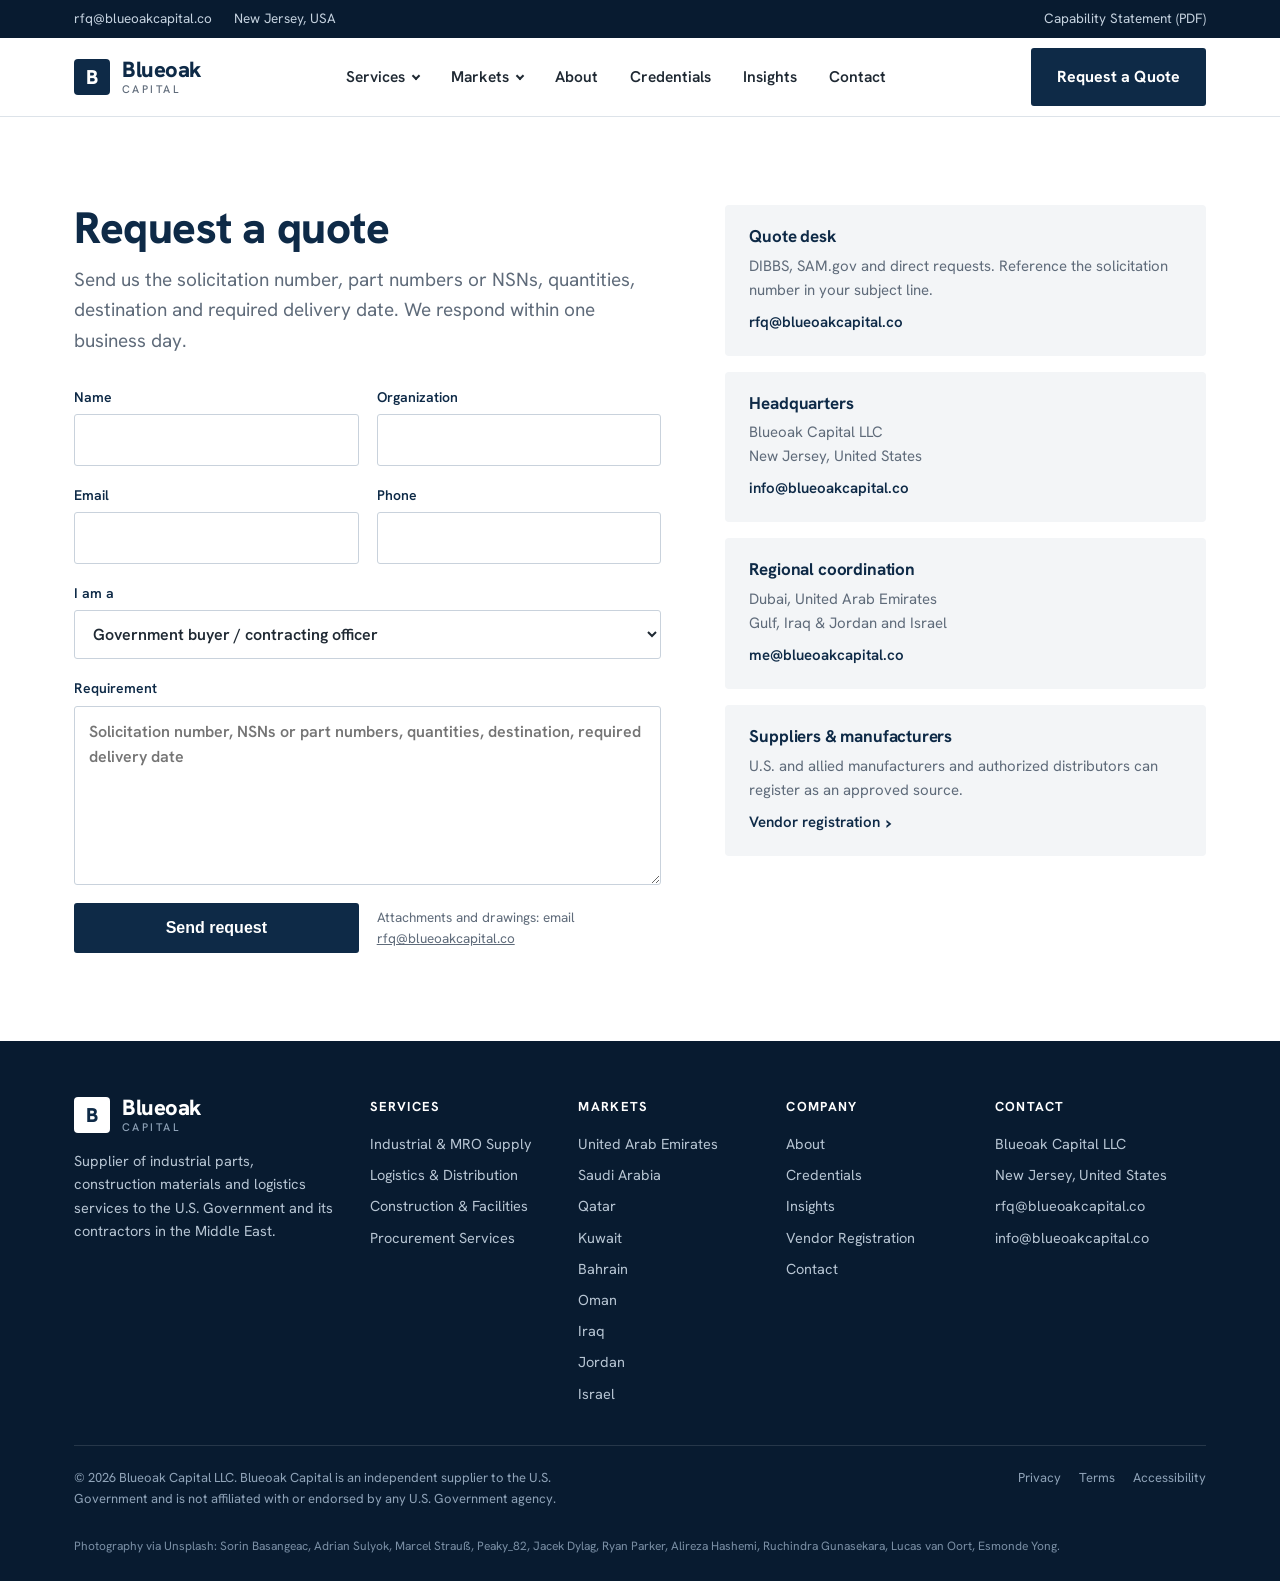
==== contact/index.html @ dacf6d06 "Add contact page with quote request form This is a new HTML file for the contact page that includes " ====
<!doctype html>
<html lang="en">
<head>
<meta charset="utf-8">
<meta name="viewport" content="width=device-width, initial-scale=1">
<title>Request a Quote | Blueoak Capital</title>
<meta name="description" content="Send solicitations, RFQs and questions to the Blueoak Capital quote desk. We respond within one business day.">
<meta name="robots" content="index,follow">
<link rel="canonical" href="https://blueoakcapital.co/contact/">
<meta property="og:title" content="Request a Quote | Blueoak Capital">
<meta property="og:description" content="Send solicitations, RFQs and questions to the Blueoak Capital quote desk. We respond within one business day.">
<meta property="og:url" content="https://blueoakcapital.co/contact/">
<meta name="theme-color" content="#0E2A47">
<link rel="icon" href="data:image/svg+xml,%3Csvg xmlns='http://www.w3.org/2000/svg' viewBox='0 0 32 32'%3E%3Crect width='32' height='32' rx='4' fill='%230E2A47'/%3E%3Ctext x='16' y='22' text-anchor='middle' font-family='Helvetica,Arial,sans-serif' font-size='18' font-weight='700' fill='%23fff'%3EB%3C/text%3E%3C/svg%3E">
<!-- Enable once GA4 / Google Ads IDs are set:
<script async src="https://www.googletagmanager.com/gtag/js?id=G-XXXXXXXXXX"></script>
-->
<script>
window.dataLayer = window.dataLayer || [];
function gtag(){dataLayer.push(arguments);}
gtag('js', new Date());
gtag('config', 'G-XXXXXXXXXX');
gtag('config', 'AW-XXXXXXXXXX');
</script>
<link rel="preconnect" href="https://fonts.googleapis.com">
<link rel="preconnect" href="https://fonts.gstatic.com" crossorigin>
<link rel="stylesheet" href="https://fonts.googleapis.com/css2?family=Hanken+Grotesk:wght@400;500;700;800&display=swap">
<link rel="stylesheet" href="/assets/site.css">
</head>
<body>
<div class="topbar">
<div class="wrap">
<div class="l"><span><a href="mailto:rfq@blueoakcapital.co" data-track="email">rfq@blueoakcapital.co</a></span><span>New Jersey, USA</span></div>
<div class="r"><a href="/credentials/capability-statement.pdf" data-track="capstat">Capability Statement (PDF)</a></div>
</div>
</div>
<header class="header">
<div class="wrap">
<a class="logo" href="/" aria-label="Blueoak Capital home">
<span class="mark">B</span>
<span class="word">Blueoak<span>CAPITAL</span></span>
</a>
<button class="burger" aria-expanded="false" aria-controls="navwrap">Menu</button>
<div class="navwrap" id="navwrap">
<ul class="nav">
<li class="dd"><a href="/services/">Services</a>
<ul class="sub">
<li><a href="/services/industrial-mro-supply/">Industrial &amp; MRO Supply</a></li>
<li><a href="/services/logistics-distribution/">Logistics &amp; Distribution</a></li>
<li><a href="/services/construction-facilities/">Construction &amp; Facilities Supply</a></li>
<li><a href="/services/procurement-services/">Procurement Services</a></li>
</ul>
</li>
<li class="dd"><a href="/markets/">Markets</a>
<ul class="sub cols">
<li class="grp">Gulf States</li>
<li><a href="/markets/united-arab-emirates/">United Arab Emirates</a></li>
<li><a href="/markets/saudi-arabia/">Saudi Arabia</a></li>
<li><a href="/markets/qatar/">Qatar</a></li>
<li><a href="/markets/kuwait/">Kuwait</a></li>
<li><a href="/markets/bahrain/">Bahrain</a></li>
<li><a href="/markets/oman/">Oman</a></li>
<li class="grp">Iraq &amp; Levant</li>
<li><a href="/markets/iraq/">Iraq</a></li>
<li><a href="/markets/jordan/">Jordan</a></li>
<li><a href="/markets/israel/">Israel</a></li>
<li class="grp">Home</li>
<li><a href="/markets/united-states/">United States</a></li>
</ul>
</li>
<li><a href="/about/">About</a></li>
<li><a href="/credentials/">Credentials</a></li>
<li><a href="/insights/">Insights</a></li>
<li><a href="/contact/">Contact</a></li>
</ul>
</div>
<div class="hdr-cta">
<a class="btn" href="/contact/#rfq" data-track="cta-header">Request a Quote</a>
</div>
</div>
</header>
<section class="section" id="rfq">
<div class="wrap" style="display:grid;grid-template-columns:1.1fr .9fr;gap:64px;align-items:start" id="contact-grid">
<div>
<h1 style="font-size:clamp(32px,4vw,44px)">Request a quote</h1>
<p class="intro" style="margin:14px 0 30px">Send us the solicitation number, part numbers or NSNs, quantities, destination and required delivery date. We respond within one business day.</p>
<form class="rfq" name="rfq" method="POST" data-netlify="true" netlify-honeypot="company-website" action="/contact/thanks/">
<input type="hidden" name="form-name" value="rfq">
<p hidden><label>Leave this empty: <input name="company-website"></label></p>
<div class="row2">
<label>Name<input name="name" required autocomplete="name"></label>
<label>Organization<input name="organization" required autocomplete="organization"></label>
</div>
<div class="row2">
<label>Email<input name="email" type="email" required autocomplete="email"></label>
<label>Phone<input name="phone" type="tel" autocomplete="tel"></label>
</div>
<label>I am a
<select name="type"><option>Government buyer / contracting officer</option><option>Prime contractor</option><option>Supplier or manufacturer</option><option>Other</option></select>
</label>
<label>Requirement<textarea name="message" rows="6" placeholder="Solicitation number, NSNs or part numbers, quantities, destination, required delivery date"></textarea></label>
<div class="row2" style="align-items:center">
<button class="btn" type="submit">Send request</button>
<span style="font-size:13.5px;color:var(--muted)">Attachments and drawings: email <a href="mailto:rfq@blueoakcapital.co">rfq@blueoakcapital.co</a></span>
</div>
</form>
</div>
<div class="side">
<div class="card"><h3>Quote desk</h3><p>DIBBS, SAM.gov and direct requests. Reference the solicitation number in your subject line.</p><p><a href="mailto:rfq@blueoakcapital.co">rfq@blueoakcapital.co</a></p></div>
<div class="card"><h3>Headquarters</h3><p>Blueoak Capital LLC<br>New Jersey, United States</p><p><a href="mailto:info@blueoakcapital.co">info@blueoakcapital.co</a></p></div>
<div class="card"><h3>Regional coordination</h3><p>Dubai, United Arab Emirates<br>Gulf, Iraq &amp; Jordan and Israel</p><p><a href="mailto:me@blueoakcapital.co">me@blueoakcapital.co</a></p></div>
<div class="card"><h3>Suppliers &amp; manufacturers</h3><p>U.S. and allied manufacturers and authorized distributors can register as an approved source.</p><p><a class="more" href="/vendors/">Vendor registration</a></p></div>
</div>
</div>
</section>
<style>
.rfq{display:grid;gap:18px}
.rfq .row2{display:grid;grid-template-columns:1fr 1fr;gap:18px}
.rfq label{display:grid;gap:6px;font-weight:600;font-size:14px;color:var(--navy)}
.rfq input,.rfq select,.rfq textarea{font:inherit;font-size:16px;padding:12px 14px;border:1px solid #C9D2DC;border-radius:3px;background:#fff;color:var(--text)}
.rfq input:focus,.rfq select:focus,.rfq textarea:focus{outline:none;border-color:var(--blue);box-shadow:0 0 0 3px rgba(29,92,153,.15)}
.side{display:grid;gap:16px}
.card{background:var(--grey);border-radius:4px;padding:22px 24px}
.card h3{font-size:17px;margin-bottom:8px}
.card p{color:var(--muted);font-size:15px}
.card p + p{margin-top:8px}
.card a{color:var(--navy);font-weight:600;text-decoration:none}
.card a:hover{text-decoration:underline}
@media (max-width:900px){#contact-grid{grid-template-columns:1fr!important;gap:36px!important}.rfq .row2{grid-template-columns:1fr}}
</style>
<footer class="footer">
<div class="wrap">
<div class="cols">
<div>
<a class="logo" href="/"><span class="mark">B</span><span class="word">Blueoak<span>CAPITAL</span></span></a>
<p style="max-width:34ch">Supplier of industrial parts, construction materials and logistics services to the U.S. Government and its contractors in the Middle East.</p>
</div>
<div><h4>Services</h4><ul><li><a href="/services/industrial-mro-supply/">Industrial &amp; MRO Supply</a></li><li><a href="/services/logistics-distribution/">Logistics &amp; Distribution</a></li><li><a href="/services/construction-facilities/">Construction &amp; Facilities</a></li><li><a href="/services/procurement-services/">Procurement Services</a></li></ul></div>
<div><h4>Markets</h4><ul><li><a href="/markets/united-arab-emirates/">United Arab Emirates</a></li><li><a href="/markets/saudi-arabia/">Saudi Arabia</a></li><li><a href="/markets/qatar/">Qatar</a></li><li><a href="/markets/kuwait/">Kuwait</a></li><li><a href="/markets/bahrain/">Bahrain</a></li><li><a href="/markets/oman/">Oman</a></li><li><a href="/markets/iraq/">Iraq</a></li><li><a href="/markets/jordan/">Jordan</a></li><li><a href="/markets/israel/">Israel</a></li></ul></div>
<div><h4>Company</h4><ul><li><a href="/about/">About</a></li><li><a href="/credentials/">Credentials</a></li><li><a href="/insights/">Insights</a></li><li><a href="/vendors/">Vendor Registration</a></li><li><a href="/contact/">Contact</a></li></ul></div>
<div><h4>Contact</h4><ul><li>Blueoak Capital LLC</li><li>New Jersey, United States</li><li><a href="mailto:rfq@blueoakcapital.co">rfq@blueoakcapital.co</a></li><li><a href="mailto:info@blueoakcapital.co">info@blueoakcapital.co</a></li></ul></div>
</div>
<div class="legal">
<p>© 2026 Blueoak Capital LLC. Blueoak Capital is an independent supplier to the U.S. Government and is not affiliated with or endorsed by any U.S. Government agency.</p>
<ul><li><a href="/privacy/">Privacy</a></li><li><a href="/terms/">Terms</a></li><li><a href="/accessibility/">Accessibility</a></li></ul>
</div>
<p class="credit">Photography via Unsplash: Sorin Basangeac, Adrian Sulyok, Marcel Strauß, Peaky_82, Jacek Dylag, Ryan Parker, Alireza Hashemi, Ruchindra Gunasekara, Lucas van Oort, Esmonde Yong.</p>
</div>
</footer>
<script>
(function(){
var header=document.querySelector('.header'), burger=document.querySelector('.burger');
if(burger){burger.addEventListener('click',function(){var o=header.classList.toggle('open');burger.setAttribute('aria-expanded',String(o));});}
document.querySelectorAll('img').forEach(function(img){
img.addEventListener('error',function(){ if(img.dataset.alt){ img.src=img.dataset.alt; img.dataset.alt=''; } else { img.style.visibility='hidden'; } });
});
function track(name,params){ if(typeof gtag==='function'){ gtag('event',name,params||{}); } }
document.addEventListener('click',function(e){
var el=e.target.closest('[data-track]'); if(!el) return;
var kind=el.getAttribute('data-track');
if(kind==='call') track('contact_click',{method:'phone'});
else if(kind==='email') track('contact_click',{method:'email'});
else if(kind==='capstat') track('file_download',{file_name:'capability-statement.pdf'});
else track('cta_click',{location:kind});
});
})();
</script>
</body>
</html>
---- assets/site.css ----
*,*::before,*::after{box-sizing:border-box}
html{scroll-behavior:smooth;scroll-padding-top:80px}
@media (prefers-reduced-motion:reduce){html{scroll-behavior:auto}}
body{margin:0;background:#fff;color:#1F2933;font-family:'Hanken Grotesk','Helvetica Neue',Helvetica,Arial,sans-serif;font-size:17px;line-height:1.6;-webkit-font-smoothing:antialiased}
img{display:block;max-width:100%;color:transparent}
a{color:inherit}
:root{--navy:#0E2A47;--deep:#081B30;--blue:#1D5C99;--tint:#E9F0F7;--grey:#F3F5F7;--text:#1F2933;--muted:#5F6B7A;--line:#DDE3E9;--green:#2E8B5A}
.wrap{max-width:1180px;margin:0 auto;padding:0 24px}
h1,h2,h3{margin:0;line-height:1.1;letter-spacing:-.01em;color:var(--navy)}
h1{font-size:clamp(38px,5vw,60px);font-weight:800;line-height:1.04}
h2{font-size:clamp(28px,3.2vw,38px);font-weight:800}
h3{font-size:21px;font-weight:700}
p{margin:0}
.intro{font-size:19px;color:var(--muted);max-width:66ch}
.btn{display:inline-flex;align-items:center;justify-content:center;gap:10px;padding:14px 24px;border-radius:3px;font-weight:700;font-size:16px;text-decoration:none;border:2px solid var(--navy);background:var(--navy);color:#fff;transition:background .15s,border-color .15s,color .15s;white-space:nowrap}
.btn:hover{background:var(--blue);border-color:var(--blue)}
.btn.ghost{background:transparent;color:var(--navy)}
.btn.ghost:hover{background:var(--navy);color:#fff}
.btn.light{background:#fff;border-color:#fff;color:var(--navy)}
.btn.light:hover{background:var(--tint);border-color:var(--tint)}
.btn.outline{background:transparent;border-color:#fff;color:#fff}
.btn.outline:hover{background:#fff;color:var(--navy)}
.more{font-weight:700;color:var(--blue);text-decoration:none;display:inline-flex;align-items:center;gap:6px}
.more::after{content:"›";font-size:20px;line-height:1}
.more:hover{text-decoration:underline}
:focus-visible{outline:3px solid var(--blue);outline-offset:3px}
.section{padding:88px 0}
.section.grey{background:var(--grey)}
.head{margin-bottom:40px;display:flex;justify-content:space-between;align-items:flex-end;gap:32px;flex-wrap:wrap}
.head p{margin-top:12px}

/* Top bar + header */
.topbar{background:var(--deep);color:#C5D2DF;font-size:13.5px}
.topbar .wrap{display:flex;justify-content:space-between;align-items:center;min-height:38px;gap:16px}
.topbar a{text-decoration:none}
.topbar a:hover{color:#fff;text-decoration:underline}
.topbar .l{display:flex;gap:22px}
.header{position:sticky;top:0;z-index:40;background:#fff;border-bottom:1px solid var(--line)}
.header .wrap{display:flex;align-items:center;justify-content:space-between;height:78px;gap:24px}
.logo{display:flex;align-items:center;gap:12px;text-decoration:none;color:var(--navy);line-height:1}
.logo .mark{width:36px;height:36px;background:var(--navy);border-radius:4px;display:grid;place-items:center;color:#fff;font-weight:800;font-size:20px;letter-spacing:-.02em}
.logo .word{font-weight:800;font-size:22px;letter-spacing:-.02em}
.logo .word span{display:block;font-weight:500;font-size:11px;letter-spacing:.22em;color:var(--muted);margin-top:3px}
.nav{display:flex;align-items:center;gap:4px;list-style:none;margin:0;padding:0}
.nav > li{position:relative}
.nav > li > a{display:block;padding:10px 14px;font-weight:600;font-size:15.5px;text-decoration:none;color:var(--text);border-radius:3px}
.nav > li > a:hover{color:var(--blue)}
.nav .dd > a::after{content:"";display:inline-block;width:6px;height:6px;border-right:2px solid currentColor;border-bottom:2px solid currentColor;transform:rotate(45deg);margin-left:8px;position:relative;top:-3px}
.sub{position:absolute;top:100%;left:0;min-width:280px;background:#fff;border:1px solid var(--line);border-top:3px solid var(--navy);box-shadow:0 14px 34px rgba(8,27,48,.14);padding:8px 0;margin:0;list-style:none;display:none;z-index:50}
.dd:hover .sub,.dd:focus-within .sub{display:block}
.sub li a{display:block;padding:10px 18px;font-size:15px;text-decoration:none;color:var(--text)}
.sub li a:hover{background:var(--tint);color:var(--navy)}
.sub .grp{padding:10px 18px 4px;font-size:11.5px;font-weight:700;letter-spacing:.12em;text-transform:uppercase;color:var(--muted)}
.sub.cols{min-width:520px;columns:2;column-gap:0;padding:10px 0}
.sub.cols li{break-inside:avoid}
.hdr-cta{display:flex;align-items:center;gap:8px}
.burger{display:none;background:none;border:1px solid var(--line);border-radius:3px;padding:9px 12px;font:inherit;font-weight:600;cursor:pointer}

/* Hero */
.hero{position:relative;background:var(--deep);color:#fff;min-height:600px;display:flex;align-items:center;overflow:hidden}
.hero img{position:absolute;inset:0;width:100%;height:100%;object-fit:cover;object-position:center}
.hero::after{content:"";position:absolute;inset:0;background:linear-gradient(90deg,rgba(8,27,48,.9) 0%,rgba(8,27,48,.72) 45%,rgba(8,27,48,.25) 100%)}
.hero .wrap{position:relative;z-index:1;width:100%;padding-top:96px;padding-bottom:96px}
.hero h1{color:#fff;max-width:15.5ch;margin-bottom:22px}
.hero p{font-size:20px;line-height:1.5;max-width:58ch;color:#DCE5EE}
.hero .actions{display:flex;gap:12px;flex-wrap:wrap;margin-top:34px}
.trust{background:#fff;border-bottom:1px solid var(--line)}
.trust .wrap{display:grid;grid-template-columns:repeat(4,1fr);gap:0}
.trust div{display:flex;align-items:center;gap:12px;padding:20px 20px 20px 0;font-weight:600;font-size:15px;color:var(--navy);border-right:1px solid var(--line);margin-right:20px}
.trust div:last-child{border-right:0;margin-right:0}
.trust svg{width:22px;height:22px;flex:none;stroke:var(--green);fill:none;stroke-width:2.5;stroke-linecap:round;stroke-linejoin:round}
.trust small{display:block;font-weight:400;color:var(--muted);font-size:13px}

/* About */
.about{display:grid;grid-template-columns:1fr 1fr;gap:64px;align-items:center}
.about .photo{aspect-ratio:4/3;background:var(--tint);border-radius:4px;overflow:hidden}
.about .photo img{width:100%;height:100%;object-fit:cover}
.about h2{margin-bottom:18px}
.about p + p{margin-top:14px}
.about ul{margin:22px 0 28px;padding:0;list-style:none;display:grid;gap:10px}
.about li{display:flex;gap:12px;align-items:flex-start;font-weight:500}
.about li svg{width:20px;height:20px;flex:none;stroke:var(--green);fill:none;stroke-width:2.5;stroke-linecap:round;stroke-linejoin:round;margin-top:4px}

/* Services */
.services{display:grid;grid-template-columns:repeat(4,1fr);gap:24px}
.svc{background:#fff;border:1px solid var(--line);border-radius:4px;overflow:hidden;display:flex;flex-direction:column;text-decoration:none;color:inherit;transition:box-shadow .15s,transform .15s}
.svc:hover{box-shadow:0 14px 30px rgba(8,27,48,.12);transform:translateY(-2px)}
.svc .photo{aspect-ratio:4/3;background:var(--tint);overflow:hidden}
.svc .photo img{width:100%;height:100%;object-fit:cover;transition:transform .4s}
.svc:hover .photo img{transform:scale(1.04)}
.svc .body{padding:22px 22px 24px;display:flex;flex-direction:column;gap:10px;flex:1}
.svc p{color:var(--muted);font-size:15px;flex:1}
.svc .more{font-size:15px}

/* Where we work */
.where{position:relative;background:var(--deep);color:#fff;overflow:hidden}
.where img{position:absolute;inset:0;width:100%;height:100%;object-fit:cover;object-position:center}
.where::after{content:"";position:absolute;inset:0;background:linear-gradient(180deg,rgba(8,27,48,.86),rgba(8,27,48,.92))}
.where .wrap{position:relative;z-index:1;padding-top:88px;padding-bottom:88px}
.where h2,.where h3{color:#fff}
.where .intro{color:#C5D2DF}
.regions{display:grid;grid-template-columns:repeat(4,1fr);gap:32px;margin-top:44px;padding-top:36px;border-top:1px solid rgba(255,255,255,.18)}
.regions h3{font-size:18px;margin-bottom:12px}
.regions ul{list-style:none;margin:0;padding:0;display:grid;gap:8px;color:#DCE5EE;font-size:16px}
.regions a{text-decoration:none}
.regions a:hover{text-decoration:underline}
.regions .note{color:#A9B8C8;font-size:14.5px;margin-top:8px}

/* Process */
.steps{display:grid;grid-template-columns:repeat(4,1fr);gap:28px}
.step .n{width:44px;height:44px;border-radius:50%;background:var(--navy);color:#fff;font-weight:800;display:grid;place-items:center;margin-bottom:16px;font-size:17px}
.step h3{font-size:19px;margin-bottom:8px}
.step p{color:var(--muted);font-size:15.5px}

/* Credentials */
.creds{display:grid;grid-template-columns:1.1fr 1fr;gap:64px;align-items:start}
.creds table{width:100%;border-collapse:collapse;font-size:15.5px}
.creds td{padding:12px 0;border-bottom:1px solid var(--line);vertical-align:top}
.creds td:first-child{color:var(--muted);width:46%;padding-right:16px}
.creds td b{font-weight:700;color:var(--navy)}
.creds .active{color:var(--green);font-weight:700}
.creds .naics{columns:2;column-gap:32px;list-style:none;margin:0;padding:0;font-size:15px}
.creds .naics li{break-inside:avoid;padding:8px 0;border-bottom:1px solid var(--line);display:flex;gap:12px}
.creds .naics b{font-weight:700;color:var(--navy);min-width:60px}
.creds .actions{display:flex;gap:12px;flex-wrap:wrap;margin-top:26px}
.creds .cap{font-size:13px;color:var(--muted);margin-top:10px}

/* Insights */
.posts{display:grid;grid-template-columns:repeat(3,1fr);gap:24px}
.post{text-decoration:none;color:inherit;display:flex;flex-direction:column;gap:12px}
.post .photo{aspect-ratio:16/10;background:var(--tint);border-radius:4px;overflow:hidden}
.post .photo img{width:100%;height:100%;object-fit:cover;transition:transform .4s}
.post:hover .photo img{transform:scale(1.04)}
.post .meta{font-size:13.5px;color:var(--muted);font-weight:500}
.post h3{font-size:19px;line-height:1.3}
.post:hover h3{color:var(--blue)}
.post p{color:var(--muted);font-size:15px}

/* CTA band */
.cta{background:var(--navy);color:#fff}
.cta .wrap{display:flex;justify-content:space-between;align-items:center;gap:32px;padding-top:56px;padding-bottom:56px;flex-wrap:wrap}
.cta h2{color:#fff;font-size:30px;margin-bottom:8px}
.cta p{color:#C5D2DF;font-size:17px}
.cta .r{display:flex;align-items:center;gap:20px;flex-wrap:wrap}
.cta .r a.tel{color:#fff;font-weight:700;text-decoration:none;font-size:18px}

/* Footer */
.footer{background:var(--deep);color:#B7C5D3;font-size:14.5px}
.footer .cols{display:grid;grid-template-columns:1.5fr 1fr 1fr 1fr 1.2fr;gap:32px;padding:56px 0 40px;border-bottom:1px solid rgba(255,255,255,.12)}
.footer h4{color:#fff;font-size:13px;letter-spacing:.1em;text-transform:uppercase;margin:0 0 14px}
.footer ul{list-style:none;margin:0;padding:0;display:grid;gap:8px}
.footer a{text-decoration:none}
.footer a:hover{color:#fff;text-decoration:underline}
.footer .logo{color:#fff;margin-bottom:16px}
.footer .logo .mark{background:#fff;color:var(--navy)}
.footer .logo .word span{color:#8FA3B8}
.footer .legal{padding:22px 0 28px;display:flex;justify-content:space-between;gap:24px;flex-wrap:wrap;font-size:13px;color:#8FA3B8}
.footer .legal p{max-width:78ch}
.footer .legal ul{grid-auto-flow:column;gap:18px}
.footer .credit{font-size:12px;color:#7A8FA5;padding-bottom:24px}

/* Responsive */
@media (max-width:1100px){
.services{grid-template-columns:repeat(2,1fr)}
.regions{grid-template-columns:repeat(2,1fr)}
.footer .cols{grid-template-columns:1fr 1fr 1fr}
.hdr-cta .ghost{display:none}
}
@media (max-width:960px){
.burger{display:inline-block}
.header .navwrap{display:none;position:absolute;left:0;right:0;top:78px;background:#fff;border-bottom:1px solid var(--line);padding:8px 24px 20px;max-height:calc(100vh - 78px);overflow:auto}
.header.open .navwrap{display:block}
.nav{flex-direction:column;align-items:stretch;gap:0}
.nav > li > a{padding:14px 0;border-bottom:1px solid var(--line);font-size:17px}
.nav .dd > a::after{display:none}
.sub{display:block;position:static;border:0;box-shadow:none;padding:4px 0 8px;columns:1;min-width:0}
.sub li a{padding:8px 0 8px 16px;color:var(--muted)}
.hdr-cta{display:none}
.topbar .l span:nth-child(2){display:none}
.about{grid-template-columns:1fr;gap:32px}
.trust .wrap{grid-template-columns:1fr 1fr}
.trust div:nth-child(2){border-right:0}
.creds{grid-template-columns:1fr;gap:40px}
.steps{grid-template-columns:1fr 1fr}
.posts{grid-template-columns:1fr}
.section{padding:64px 0}
.hero{min-height:520px}
}
@media (max-width:600px){
.services,.regions,.steps,.trust .wrap{grid-template-columns:1fr}
.trust div{border-right:0;margin-right:0;border-bottom:1px solid var(--line);padding:14px 0}
.trust div:last-child{border-bottom:0}
.footer .cols{grid-template-columns:1fr 1fr}
.footer .cols > div:first-child{grid-column:1/-1}
.creds .naics{columns:1}
.topbar .r{display:none}
.hero .wrap{padding-top:64px;padding-bottom:64px}
}
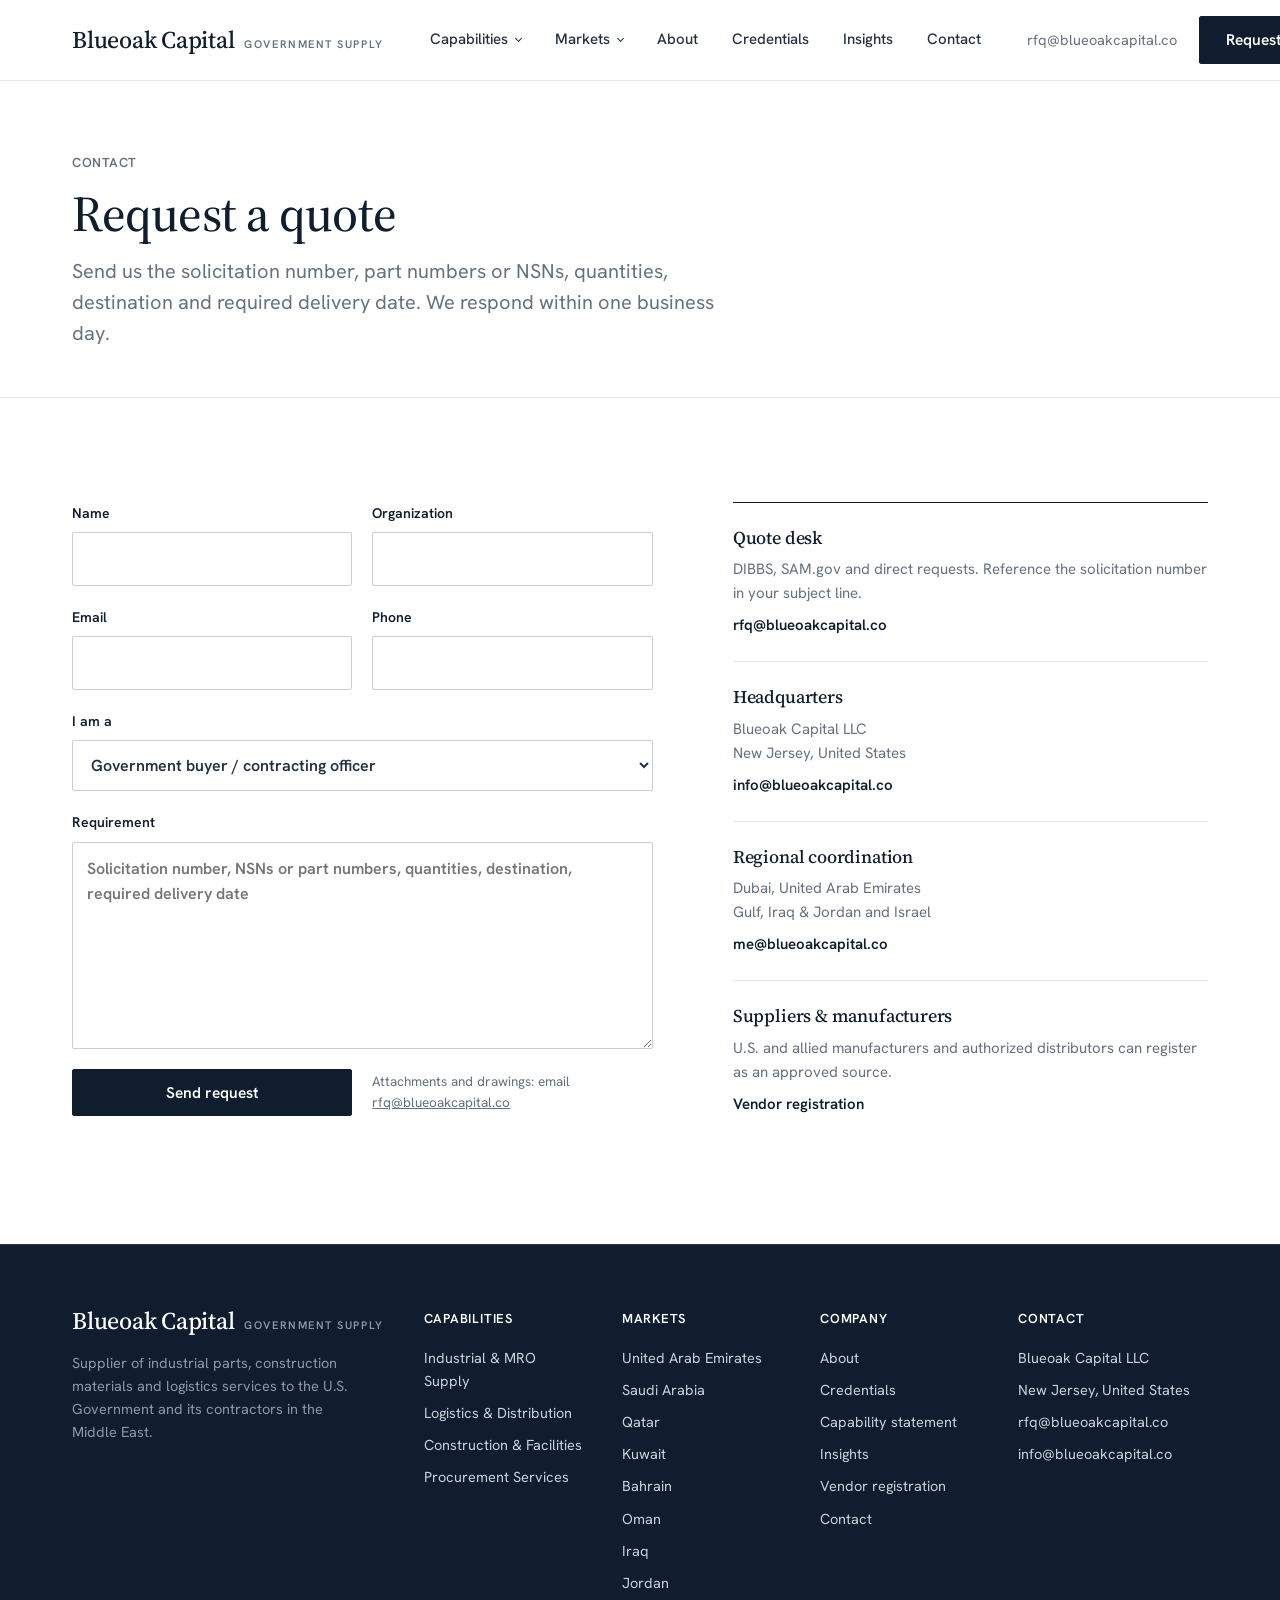
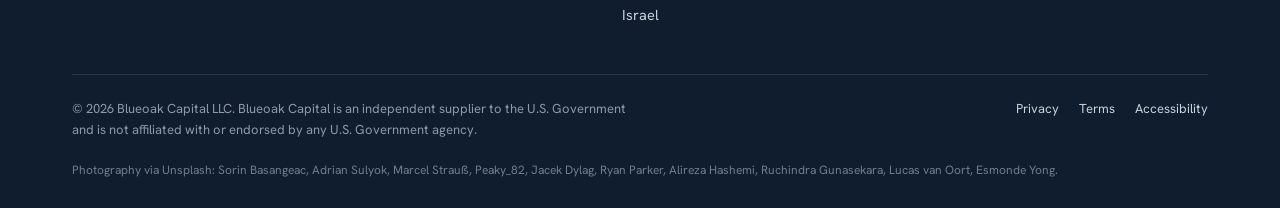
==== commit a0f290c9: "Enhance contact page with meta tags and layout updates Added Open Graph and Twitter meta tags, updat" ====
--- a/contact/index.html
+++ b/contact/index.html
@@ -7,11 +7,16 @@
 <meta name="description" content="Send solicitations, RFQs and questions to the Blueoak Capital quote desk. We respond within one business day.">
 <meta name="robots" content="index,follow">
 <link rel="canonical" href="https://blueoakcapital.co/contact/">
+<meta property="og:type" content="website">
+<meta property="og:site_name" content="Blueoak Capital">
 <meta property="og:title" content="Request a Quote | Blueoak Capital">
 <meta property="og:description" content="Send solicitations, RFQs and questions to the Blueoak Capital quote desk. We respond within one business day.">
 <meta property="og:url" content="https://blueoakcapital.co/contact/">
-<meta name="theme-color" content="#0E2A47">
-<link rel="icon" href="data:image/svg+xml,%3Csvg xmlns='http://www.w3.org/2000/svg' viewBox='0 0 32 32'%3E%3Crect width='32' height='32' rx='4' fill='%230E2A47'/%3E%3Ctext x='16' y='22' text-anchor='middle' font-family='Helvetica,Arial,sans-serif' font-size='18' font-weight='700' fill='%23fff'%3EB%3C/text%3E%3C/svg%3E">
+<meta property="og:image" content="https://blueoakcapital.co/og-image.jpg">
+<meta name="twitter:card" content="summary_large_image">
+<meta name="theme-color" content="#0F1D2E">
+<link rel="icon" href="data:image/svg+xml,%3Csvg xmlns='http://www.w3.org/2000/svg' viewBox='0 0 32 32'%3E%3Crect width='32' height='32' fill='%230F1D2E'/%3E%3Ctext x='16' y='23' text-anchor='middle' font-family='Georgia,serif' font-size='20' fill='%23fff'%3EB%3C/text%3E%3C/svg%3E">
+<!-- Google tag (gtag.js): GA4 + Google Ads conversion tracking. Replace the IDs, then enable the script line. -->
 <!-- Enable once GA4 / Google Ads IDs are set:
 <script async src="https://www.googletagmanager.com/gtag/js?id=G-XXXXXXXXXX"></script>
 -->
@@ -22,28 +27,20 @@
 gtag('config', 'G-XXXXXXXXXX');
 gtag('config', 'AW-XXXXXXXXXX');
 </script>
+
 <link rel="preconnect" href="https://fonts.googleapis.com">
 <link rel="preconnect" href="https://fonts.gstatic.com" crossorigin>
-<link rel="stylesheet" href="https://fonts.googleapis.com/css2?family=Hanken+Grotesk:wght@400;500;700;800&display=swap">
+<link rel="stylesheet" href="https://fonts.googleapis.com/css2?family=Source+Serif+4:opsz,wght@8..60,400;8..60,500&family=Hanken+Grotesk:wght@400;500;600&display=swap">
 <link rel="stylesheet" href="/assets/site.css">
 </head>
 <body>
-<div class="topbar">
-<div class="wrap">
-<div class="l"><span><a href="mailto:rfq@blueoakcapital.co" data-track="email">rfq@blueoakcapital.co</a></span><span>New Jersey, USA</span></div>
-<div class="r"><a href="/credentials/capability-statement.pdf" data-track="capstat">Capability Statement (PDF)</a></div>
-</div>
-</div>
 <header class="header">
 <div class="wrap">
-<a class="logo" href="/" aria-label="Blueoak Capital home">
-<span class="mark">B</span>
-<span class="word">Blueoak<span>CAPITAL</span></span>
-</a>
+<a class="logo" href="/" aria-label="Blueoak Capital home">Blueoak Capital<small>Government Supply</small></a>
 <button class="burger" aria-expanded="false" aria-controls="navwrap">Menu</button>
 <div class="navwrap" id="navwrap">
 <ul class="nav">
-<li class="dd"><a href="/services/">Services</a>
+<li class="dd"><a href="/services/">Capabilities</a>
 <ul class="sub">
 <li><a href="/services/industrial-mro-supply/">Industrial &amp; MRO Supply</a></li>
 <li><a href="/services/logistics-distribution/">Logistics &amp; Distribution</a></li>
@@ -74,16 +71,19 @@
 <li><a href="/contact/">Contact</a></li>
 </ul>
 </div>
-<div class="hdr-cta">
-<a class="btn" href="/contact/#rfq" data-track="cta-header">Request a Quote</a>
+<div class="hdr-right">
+<a class="mail" href="mailto:rfq@blueoakcapital.co" data-track="email">rfq@blueoakcapital.co</a>
+<a class="btn" href="/contact/#rfq" data-track="cta-header">Request a quote</a>
 </div>
 </div>
 </header>
+<section class="page-head"><div class="wrap">
+<span class="label">Contact</span>
+<h1>Request a quote</h1>
+<p class="lead">Send us the solicitation number, part numbers or NSNs, quantities, destination and required delivery date. We respond within one business day.</p>
+</div></section>
 <section class="section" id="rfq">
-<div class="wrap" style="display:grid;grid-template-columns:1.1fr .9fr;gap:64px;align-items:start" id="contact-grid">
-<div>
-<h1 style="font-size:clamp(32px,4vw,44px)">Request a quote</h1>
-<p class="intro" style="margin:14px 0 30px">Send us the solicitation number, part numbers or NSNs, quantities, destination and required delivery date. We respond within one business day.</p>
+<div class="wrap contact-grid">
 <form class="rfq" name="rfq" method="POST" data-netlify="true" netlify-honeypot="company-website" action="/contact/thanks/">
 <input type="hidden" name="form-name" value="rfq">
 <p hidden><label>Leave this empty: <input name="company-website"></label></p>
@@ -98,53 +98,37 @@
 <label>I am a
 <select name="type"><option>Government buyer / contracting officer</option><option>Prime contractor</option><option>Supplier or manufacturer</option><option>Other</option></select>
 </label>
-<label>Requirement<textarea name="message" rows="6" placeholder="Solicitation number, NSNs or part numbers, quantities, destination, required delivery date"></textarea></label>
+<label>Requirement<textarea name="message" rows="7" placeholder="Solicitation number, NSNs or part numbers, quantities, destination, required delivery date"></textarea></label>
 <div class="row2" style="align-items:center">
 <button class="btn" type="submit">Send request</button>
-<span style="font-size:13.5px;color:var(--muted)">Attachments and drawings: email <a href="mailto:rfq@blueoakcapital.co">rfq@blueoakcapital.co</a></span>
+<span class="note">Attachments and drawings: email <a href="mailto:rfq@blueoakcapital.co">rfq@blueoakcapital.co</a></span>
 </div>
 </form>
-</div>
 <div class="side">
 <div class="card"><h3>Quote desk</h3><p>DIBBS, SAM.gov and direct requests. Reference the solicitation number in your subject line.</p><p><a href="mailto:rfq@blueoakcapital.co">rfq@blueoakcapital.co</a></p></div>
 <div class="card"><h3>Headquarters</h3><p>Blueoak Capital LLC<br>New Jersey, United States</p><p><a href="mailto:info@blueoakcapital.co">info@blueoakcapital.co</a></p></div>
 <div class="card"><h3>Regional coordination</h3><p>Dubai, United Arab Emirates<br>Gulf, Iraq &amp; Jordan and Israel</p><p><a href="mailto:me@blueoakcapital.co">me@blueoakcapital.co</a></p></div>
-<div class="card"><h3>Suppliers &amp; manufacturers</h3><p>U.S. and allied manufacturers and authorized distributors can register as an approved source.</p><p><a class="more" href="/vendors/">Vendor registration</a></p></div>
+<div class="card"><h3>Suppliers &amp; manufacturers</h3><p>U.S. and allied manufacturers and authorized distributors can register as an approved source.</p><p><a href="/vendors/">Vendor registration</a></p></div>
 </div>
 </div>
 </section>
-<style>
-.rfq{display:grid;gap:18px}
-.rfq .row2{display:grid;grid-template-columns:1fr 1fr;gap:18px}
-.rfq label{display:grid;gap:6px;font-weight:600;font-size:14px;color:var(--navy)}
-.rfq input,.rfq select,.rfq textarea{font:inherit;font-size:16px;padding:12px 14px;border:1px solid #C9D2DC;border-radius:3px;background:#fff;color:var(--text)}
-.rfq input:focus,.rfq select:focus,.rfq textarea:focus{outline:none;border-color:var(--blue);box-shadow:0 0 0 3px rgba(29,92,153,.15)}
-.side{display:grid;gap:16px}
-.card{background:var(--grey);border-radius:4px;padding:22px 24px}
-.card h3{font-size:17px;margin-bottom:8px}
-.card p{color:var(--muted);font-size:15px}
-.card p + p{margin-top:8px}
-.card a{color:var(--navy);font-weight:600;text-decoration:none}
-.card a:hover{text-decoration:underline}
-@media (max-width:900px){#contact-grid{grid-template-columns:1fr!important;gap:36px!important}.rfq .row2{grid-template-columns:1fr}}
-</style>
 <footer class="footer">
 <div class="wrap">
 <div class="cols">
 <div>
-<a class="logo" href="/"><span class="mark">B</span><span class="word">Blueoak<span>CAPITAL</span></span></a>
-<p style="max-width:34ch">Supplier of industrial parts, construction materials and logistics services to the U.S. Government and its contractors in the Middle East.</p>
+<a class="logo" href="/">Blueoak Capital<small>Government Supply</small></a>
+<p class="about">Supplier of industrial parts, construction materials and logistics services to the U.S. Government and its contractors in the Middle East.</p>
 </div>
-<div><h4>Services</h4><ul><li><a href="/services/industrial-mro-supply/">Industrial &amp; MRO Supply</a></li><li><a href="/services/logistics-distribution/">Logistics &amp; Distribution</a></li><li><a href="/services/construction-facilities/">Construction &amp; Facilities</a></li><li><a href="/services/procurement-services/">Procurement Services</a></li></ul></div>
+<div><h4>Capabilities</h4><ul><li><a href="/services/industrial-mro-supply/">Industrial &amp; MRO Supply</a></li><li><a href="/services/logistics-distribution/">Logistics &amp; Distribution</a></li><li><a href="/services/construction-facilities/">Construction &amp; Facilities</a></li><li><a href="/services/procurement-services/">Procurement Services</a></li></ul></div>
 <div><h4>Markets</h4><ul><li><a href="/markets/united-arab-emirates/">United Arab Emirates</a></li><li><a href="/markets/saudi-arabia/">Saudi Arabia</a></li><li><a href="/markets/qatar/">Qatar</a></li><li><a href="/markets/kuwait/">Kuwait</a></li><li><a href="/markets/bahrain/">Bahrain</a></li><li><a href="/markets/oman/">Oman</a></li><li><a href="/markets/iraq/">Iraq</a></li><li><a href="/markets/jordan/">Jordan</a></li><li><a href="/markets/israel/">Israel</a></li></ul></div>
-<div><h4>Company</h4><ul><li><a href="/about/">About</a></li><li><a href="/credentials/">Credentials</a></li><li><a href="/insights/">Insights</a></li><li><a href="/vendors/">Vendor Registration</a></li><li><a href="/contact/">Contact</a></li></ul></div>
+<div><h4>Company</h4><ul><li><a href="/about/">About</a></li><li><a href="/credentials/">Credentials</a></li><li><a href="/credentials/capability-statement.pdf">Capability statement</a></li><li><a href="/insights/">Insights</a></li><li><a href="/vendors/">Vendor registration</a></li><li><a href="/contact/">Contact</a></li></ul></div>
 <div><h4>Contact</h4><ul><li>Blueoak Capital LLC</li><li>New Jersey, United States</li><li><a href="mailto:rfq@blueoakcapital.co">rfq@blueoakcapital.co</a></li><li><a href="mailto:info@blueoakcapital.co">info@blueoakcapital.co</a></li></ul></div>
 </div>
 <div class="legal">
-<p>© 2026 Blueoak Capital LLC. Blueoak Capital is an independent supplier to the U.S. Government and is not affiliated with or endorsed by any U.S. Government agency.</p>
+<p>&copy; 2026 Blueoak Capital LLC. Blueoak Capital is an independent supplier to the U.S. Government and is not affiliated with or endorsed by any U.S. Government agency.</p>
 <ul><li><a href="/privacy/">Privacy</a></li><li><a href="/terms/">Terms</a></li><li><a href="/accessibility/">Accessibility</a></li></ul>
 </div>
-<p class="credit">Photography via Unsplash: Sorin Basangeac, Adrian Sulyok, Marcel Strauß, Peaky_82, Jacek Dylag, Ryan Parker, Alireza Hashemi, Ruchindra Gunasekara, Lucas van Oort, Esmonde Yong.</p>
+<p class="credit">Photography via Unsplash: Sorin Basangeac, Adrian Sulyok, Marcel Strau&szlig;, Peaky_82, Jacek Dylag, Ryan Parker, Alireza Hashemi, Ruchindra Gunasekara, Lucas van Oort, Esmonde Yong.</p>
 </div>
 </footer>
 <script>
@@ -154,12 +138,15 @@
 document.querySelectorAll('img').forEach(function(img){
 img.addEventListener('error',function(){ if(img.dataset.alt){ img.src=img.dataset.alt; img.dataset.alt=''; } else { img.style.visibility='hidden'; } });
 });
+var caps=document.querySelectorAll('.cap'), media=document.querySelectorAll('.caps-media img'), cap=document.querySelector('.cap-caption');
+function show(i){ caps.forEach(function(c,j){c.classList.toggle('active',i===j);}); media.forEach(function(m,j){m.classList.toggle('show',i===j);}); if(cap&&media[i]) cap.textContent=media[i].getAttribute('alt'); }
+caps.forEach(function(c,i){ c.addEventListener('mouseenter',function(){show(i);}); c.addEventListener('focus',function(){show(i);}); });
+if(caps.length) show(0);
 function track(name,params){ if(typeof gtag==='function'){ gtag('event',name,params||{}); } }
 document.addEventListener('click',function(e){
 var el=e.target.closest('[data-track]'); if(!el) return;
 var kind=el.getAttribute('data-track');
-if(kind==='call') track('contact_click',{method:'phone'});
-else if(kind==='email') track('contact_click',{method:'email'});
+if(kind==='email') track('contact_click',{method:'email'});
 else if(kind==='capstat') track('file_download',{file_name:'capability-statement.pdf'});
 else track('cta_click',{location:kind});
 });
--- a/assets/site.css
+++ b/assets/site.css
@@ -1,198 +1,241 @@
+/* Blueoak Capital — site stylesheet (v4) */
 *,*::before,*::after{box-sizing:border-box}
-html{scroll-behavior:smooth;scroll-padding-top:80px}
-@media (prefers-reduced-motion:reduce){html{scroll-behavior:auto}}
-body{margin:0;background:#fff;color:#1F2933;font-family:'Hanken Grotesk','Helvetica Neue',Helvetica,Arial,sans-serif;font-size:17px;line-height:1.6;-webkit-font-smoothing:antialiased}
+html{scroll-behavior:smooth;scroll-padding-top:84px}
+@media (prefers-reduced-motion:reduce){html{scroll-behavior:auto}*{transition:none!important;animation:none!important}}
+:root{--ink:#0F1D2E;--text:#243041;--muted:#66717F;--line:#E3E6EA;--line-strong:#C9CED5;--ground:#FFFFFF;--alt:#F6F7F8;--accent:#1E4B7A;--accent-ink:#FFFFFF;--dark:#0F1D2E;--dark-text:#C9D1DB;--dark-muted:#8C98A8;--dark-line:rgba(255,255,255,.12);--serif:'Source Serif 4',Georgia,'Times New Roman',serif;--sans:'Hanken Grotesk','Helvetica Neue',Helvetica,Arial,sans-serif}
+body{margin:0;background:var(--ground);color:var(--text);font-family:var(--sans);font-size:17px;line-height:1.6;-webkit-font-smoothing:antialiased}
 img{display:block;max-width:100%;color:transparent}
 a{color:inherit}
-:root{--navy:#0E2A47;--deep:#081B30;--blue:#1D5C99;--tint:#E9F0F7;--grey:#F3F5F7;--text:#1F2933;--muted:#5F6B7A;--line:#DDE3E9;--green:#2E8B5A}
-.wrap{max-width:1180px;margin:0 auto;padding:0 24px}
-h1,h2,h3{margin:0;line-height:1.1;letter-spacing:-.01em;color:var(--navy)}
-h1{font-size:clamp(38px,5vw,60px);font-weight:800;line-height:1.04}
-h2{font-size:clamp(28px,3.2vw,38px);font-weight:800}
-h3{font-size:21px;font-weight:700}
+button{font:inherit}
+.wrap{max-width:1200px;margin:0 auto;padding:0 32px}
+.wrap.narrow{max-width:880px}
+h1,h2,h3{margin:0;font-family:var(--serif);font-weight:500;color:var(--ink);letter-spacing:-.01em;line-height:1.1}
+h1{font-size:clamp(40px,5.2vw,66px);line-height:1.04}
+h2{font-size:clamp(30px,3.4vw,44px)}
+h3{font-size:22px;line-height:1.25}
+h4{margin:0;font-family:var(--sans);font-weight:600;font-size:16px;color:var(--ink)}
 p{margin:0}
-.intro{font-size:19px;color:var(--muted);max-width:66ch}
-.btn{display:inline-flex;align-items:center;justify-content:center;gap:10px;padding:14px 24px;border-radius:3px;font-weight:700;font-size:16px;text-decoration:none;border:2px solid var(--navy);background:var(--navy);color:#fff;transition:background .15s,border-color .15s,color .15s;white-space:nowrap}
-.btn:hover{background:var(--blue);border-color:var(--blue)}
-.btn.ghost{background:transparent;color:var(--navy)}
-.btn.ghost:hover{background:var(--navy);color:#fff}
-.btn.light{background:#fff;border-color:#fff;color:var(--navy)}
-.btn.light:hover{background:var(--tint);border-color:var(--tint)}
-.btn.outline{background:transparent;border-color:#fff;color:#fff}
-.btn.outline:hover{background:#fff;color:var(--navy)}
-.more{font-weight:700;color:var(--blue);text-decoration:none;display:inline-flex;align-items:center;gap:6px}
-.more::after{content:"›";font-size:20px;line-height:1}
-.more:hover{text-decoration:underline}
-:focus-visible{outline:3px solid var(--blue);outline-offset:3px}
-.section{padding:88px 0}
-.section.grey{background:var(--grey)}
-.head{margin-bottom:40px;display:flex;justify-content:space-between;align-items:flex-end;gap:32px;flex-wrap:wrap}
-.head p{margin-top:12px}
-
-/* Top bar + header */
-.topbar{background:var(--deep);color:#C5D2DF;font-size:13.5px}
-.topbar .wrap{display:flex;justify-content:space-between;align-items:center;min-height:38px;gap:16px}
-.topbar a{text-decoration:none}
-.topbar a:hover{color:#fff;text-decoration:underline}
-.topbar .l{display:flex;gap:22px}
-.header{position:sticky;top:0;z-index:40;background:#fff;border-bottom:1px solid var(--line)}
-.header .wrap{display:flex;align-items:center;justify-content:space-between;height:78px;gap:24px}
-.logo{display:flex;align-items:center;gap:12px;text-decoration:none;color:var(--navy);line-height:1}
-.logo .mark{width:36px;height:36px;background:var(--navy);border-radius:4px;display:grid;place-items:center;color:#fff;font-weight:800;font-size:20px;letter-spacing:-.02em}
-.logo .word{font-weight:800;font-size:22px;letter-spacing:-.02em}
-.logo .word span{display:block;font-weight:500;font-size:11px;letter-spacing:.22em;color:var(--muted);margin-top:3px}
-.nav{display:flex;align-items:center;gap:4px;list-style:none;margin:0;padding:0}
-.nav > li{position:relative}
-.nav > li > a{display:block;padding:10px 14px;font-weight:600;font-size:15.5px;text-decoration:none;color:var(--text);border-radius:3px}
-.nav > li > a:hover{color:var(--blue)}
-.nav .dd > a::after{content:"";display:inline-block;width:6px;height:6px;border-right:2px solid currentColor;border-bottom:2px solid currentColor;transform:rotate(45deg);margin-left:8px;position:relative;top:-3px}
-.sub{position:absolute;top:100%;left:0;min-width:280px;background:#fff;border:1px solid var(--line);border-top:3px solid var(--navy);box-shadow:0 14px 34px rgba(8,27,48,.14);padding:8px 0;margin:0;list-style:none;display:none;z-index:50}
+.lead{font-size:20px;line-height:1.55;color:var(--muted);max-width:60ch}
+.label{display:block;font-size:13px;font-weight:600;letter-spacing:.04em;text-transform:uppercase;color:var(--muted);margin-bottom:14px}
+.btn{display:inline-flex;align-items:center;justify-content:center;gap:10px;padding:15px 26px;border-radius:2px;font-weight:600;font-size:15.5px;line-height:1;text-decoration:none;border:1px solid var(--ink);background:var(--ink);color:#fff;white-space:nowrap;transition:background .15s,border-color .15s,color .15s}
+.btn:hover{background:var(--accent);border-color:var(--accent)}
+.btn.quiet{background:transparent;color:var(--ink)}
+.btn.quiet:hover{background:var(--ink);color:#fff}
+.btn.white{background:#fff;border-color:#fff;color:var(--ink)}
+.btn.white:hover{background:#E9EDF2;border-color:#E9EDF2}
+.link{display:inline-flex;align-items:center;gap:8px;font-weight:600;font-size:15.5px;text-decoration:none;color:var(--ink)}
+.link::after{content:"→";transition:transform .15s}
+.link:hover::after{transform:translateX(3px)}
+.link.light{color:#fff}
+:focus-visible{outline:2px solid var(--accent);outline-offset:3px}
+.section{padding:104px 0}
+.section.alt{background:var(--alt)}
+.head{display:grid;grid-template-columns:1fr auto;gap:32px;align-items:end;margin-bottom:56px}
+.head p.lead{margin-top:14px}
+
+/* Header */
+.header{position:sticky;top:0;z-index:50;background:rgba(255,255,255,.96);backdrop-filter:blur(8px);border-bottom:1px solid var(--line)}
+.header .wrap{display:flex;align-items:center;justify-content:space-between;height:80px;gap:32px}
+.logo{display:flex;align-items:baseline;gap:10px;text-decoration:none;color:var(--ink);font-family:var(--serif);font-size:24px;font-weight:500;letter-spacing:-.01em;line-height:1;white-space:nowrap}
+.logo small{font-family:var(--sans);font-size:11px;font-weight:600;letter-spacing:.14em;text-transform:uppercase;color:var(--muted)}
+.nav{display:flex;align-items:center;gap:6px;list-style:none;margin:0;padding:0}
+.nav>li{position:relative}
+.nav>li>a{display:block;padding:10px 14px;font-size:15px;font-weight:500;text-decoration:none;color:var(--text);border-bottom:2px solid transparent;white-space:nowrap}
+.nav>li>a:hover{color:var(--ink);border-bottom-color:var(--ink)}
+.nav .dd>a::after{content:"";display:inline-block;width:5px;height:5px;border-right:1.5px solid currentColor;border-bottom:1.5px solid currentColor;transform:rotate(45deg);margin-left:8px;position:relative;top:-3px}
+.sub{position:absolute;top:100%;left:0;min-width:280px;background:#fff;border:1px solid var(--line);box-shadow:0 18px 40px rgba(15,29,46,.10);padding:10px 0;margin:0;list-style:none;display:none;z-index:60}
 .dd:hover .sub,.dd:focus-within .sub{display:block}
-.sub li a{display:block;padding:10px 18px;font-size:15px;text-decoration:none;color:var(--text)}
-.sub li a:hover{background:var(--tint);color:var(--navy)}
-.sub .grp{padding:10px 18px 4px;font-size:11.5px;font-weight:700;letter-spacing:.12em;text-transform:uppercase;color:var(--muted)}
-.sub.cols{min-width:520px;columns:2;column-gap:0;padding:10px 0}
+.sub li a{display:block;padding:10px 20px;font-size:15px;text-decoration:none;color:var(--text)}
+.sub li a:hover{background:var(--alt);color:var(--ink)}
+.sub .grp{padding:12px 20px 4px;font-size:12px;font-weight:600;letter-spacing:.06em;text-transform:uppercase;color:var(--muted)}
+.sub.cols{min-width:540px;columns:2;column-gap:0;padding:12px 0}
 .sub.cols li{break-inside:avoid}
-.hdr-cta{display:flex;align-items:center;gap:8px}
-.burger{display:none;background:none;border:1px solid var(--line);border-radius:3px;padding:9px 12px;font:inherit;font-weight:600;cursor:pointer}
+.hdr-right{display:flex;align-items:center;gap:22px}
+.hdr-right .mail{font-size:14.5px;text-decoration:none;color:var(--muted)}
+.hdr-right .mail:hover{color:var(--ink)}
+.burger{display:none;background:none;border:1px solid var(--line-strong);border-radius:2px;padding:9px 12px;font-weight:600;cursor:pointer;color:var(--ink)}
 
 /* Hero */
-.hero{position:relative;background:var(--deep);color:#fff;min-height:600px;display:flex;align-items:center;overflow:hidden}
-.hero img{position:absolute;inset:0;width:100%;height:100%;object-fit:cover;object-position:center}
-.hero::after{content:"";position:absolute;inset:0;background:linear-gradient(90deg,rgba(8,27,48,.9) 0%,rgba(8,27,48,.72) 45%,rgba(8,27,48,.25) 100%)}
-.hero .wrap{position:relative;z-index:1;width:100%;padding-top:96px;padding-bottom:96px}
-.hero h1{color:#fff;max-width:15.5ch;margin-bottom:22px}
-.hero p{font-size:20px;line-height:1.5;max-width:58ch;color:#DCE5EE}
-.hero .actions{display:flex;gap:12px;flex-wrap:wrap;margin-top:34px}
-.trust{background:#fff;border-bottom:1px solid var(--line)}
-.trust .wrap{display:grid;grid-template-columns:repeat(4,1fr);gap:0}
-.trust div{display:flex;align-items:center;gap:12px;padding:20px 20px 20px 0;font-weight:600;font-size:15px;color:var(--navy);border-right:1px solid var(--line);margin-right:20px}
-.trust div:last-child{border-right:0;margin-right:0}
-.trust svg{width:22px;height:22px;flex:none;stroke:var(--green);fill:none;stroke-width:2.5;stroke-linecap:round;stroke-linejoin:round}
-.trust small{display:block;font-weight:400;color:var(--muted);font-size:13px}
-
-/* About */
-.about{display:grid;grid-template-columns:1fr 1fr;gap:64px;align-items:center}
-.about .photo{aspect-ratio:4/3;background:var(--tint);border-radius:4px;overflow:hidden}
-.about .photo img{width:100%;height:100%;object-fit:cover}
-.about h2{margin-bottom:18px}
-.about p + p{margin-top:14px}
-.about ul{margin:22px 0 28px;padding:0;list-style:none;display:grid;gap:10px}
-.about li{display:flex;gap:12px;align-items:flex-start;font-weight:500}
-.about li svg{width:20px;height:20px;flex:none;stroke:var(--green);fill:none;stroke-width:2.5;stroke-linecap:round;stroke-linejoin:round;margin-top:4px}
-
-/* Services */
-.services{display:grid;grid-template-columns:repeat(4,1fr);gap:24px}
-.svc{background:#fff;border:1px solid var(--line);border-radius:4px;overflow:hidden;display:flex;flex-direction:column;text-decoration:none;color:inherit;transition:box-shadow .15s,transform .15s}
-.svc:hover{box-shadow:0 14px 30px rgba(8,27,48,.12);transform:translateY(-2px)}
-.svc .photo{aspect-ratio:4/3;background:var(--tint);overflow:hidden}
-.svc .photo img{width:100%;height:100%;object-fit:cover;transition:transform .4s}
-.svc:hover .photo img{transform:scale(1.04)}
-.svc .body{padding:22px 22px 24px;display:flex;flex-direction:column;gap:10px;flex:1}
-.svc p{color:var(--muted);font-size:15px;flex:1}
-.svc .more{font-size:15px}
-
-/* Where we work */
-.where{position:relative;background:var(--deep);color:#fff;overflow:hidden}
-.where img{position:absolute;inset:0;width:100%;height:100%;object-fit:cover;object-position:center}
-.where::after{content:"";position:absolute;inset:0;background:linear-gradient(180deg,rgba(8,27,48,.86),rgba(8,27,48,.92))}
-.where .wrap{position:relative;z-index:1;padding-top:88px;padding-bottom:88px}
-.where h2,.where h3{color:#fff}
-.where .intro{color:#C5D2DF}
-.regions{display:grid;grid-template-columns:repeat(4,1fr);gap:32px;margin-top:44px;padding-top:36px;border-top:1px solid rgba(255,255,255,.18)}
-.regions h3{font-size:18px;margin-bottom:12px}
-.regions ul{list-style:none;margin:0;padding:0;display:grid;gap:8px;color:#DCE5EE;font-size:16px}
-.regions a{text-decoration:none}
-.regions a:hover{text-decoration:underline}
-.regions .note{color:#A9B8C8;font-size:14.5px;margin-top:8px}
+.hero{position:relative;min-height:640px;height:76vh;max-height:780px;display:flex;align-items:flex-end;background:var(--dark);color:#fff;overflow:hidden}
+.hero img{position:absolute;inset:0;width:100%;height:100%;object-fit:cover;object-position:center 40%}
+.hero::after{content:"";position:absolute;inset:0;background:linear-gradient(90deg,rgba(15,29,46,.55) 0%,rgba(15,29,46,.2) 55%,rgba(15,29,46,0) 100%),linear-gradient(180deg,rgba(15,29,46,.1) 0%,rgba(15,29,46,.3) 45%,rgba(15,29,46,.9) 100%)}
+.hero .wrap{position:relative;z-index:1;width:100%;padding-bottom:72px}
+.hero h1{color:#fff;max-width:17ch;margin-bottom:22px}
+.hero p{font-size:19px;line-height:1.55;max-width:58ch;color:#DCE3EB}
+.hero .actions{display:flex;align-items:center;gap:28px;flex-wrap:wrap;margin-top:36px}
+.hero-sub{border-bottom:1px solid var(--line)}
+.hero-sub .wrap{display:flex;align-items:center;justify-content:space-between;gap:32px;min-height:64px;font-size:14.5px;color:var(--muted)}
+.hero-sub .marks{display:flex;gap:28px;flex-wrap:wrap}
+.hero-sub .marks span{display:inline-flex;align-items:center;gap:8px;color:var(--text);font-weight:500}
+.hero-sub .marks span::before{content:"";width:6px;height:6px;border-radius:50%;background:var(--accent)}
+
+/* Statement + facts */
+.statement{display:grid;grid-template-columns:1.3fr 1fr;gap:80px;align-items:start}
+.statement h2{font-size:clamp(28px,3vw,40px);line-height:1.2;font-weight:400}
+.facts{display:grid;grid-template-columns:1fr;gap:0}
+.fact{display:grid;grid-template-columns:120px 1fr;gap:20px;align-items:baseline;padding:18px 0;border-top:1px solid var(--line)}
+.fact:last-child{border-bottom:1px solid var(--line)}
+.fact b{font-family:var(--serif);font-weight:500;font-size:40px;color:var(--ink);line-height:1;font-variant-numeric:tabular-nums}
+.fact span{color:var(--muted);font-size:15.5px}
+
+/* Who we serve */
+.serve{display:grid;grid-template-columns:repeat(4,1fr);gap:40px}
+.serve div{padding-top:22px;border-top:1px solid var(--ink)}
+.serve h3{font-size:20px;margin-bottom:10px}
+.serve p{color:var(--muted);font-size:15.5px}
+
+/* Capabilities */
+.caps{display:grid;grid-template-columns:1.1fr .9fr;gap:72px;align-items:start}
+.caps-list{list-style:none;margin:0;padding:0;border-top:1px solid var(--ink)}
+.cap{display:grid;grid-template-columns:56px 1fr 28px;gap:20px;align-items:start;padding:28px 0;border-bottom:1px solid var(--line);text-decoration:none;color:inherit;position:relative}
+.cap .n{font-family:var(--serif);font-size:15px;color:var(--muted);padding-top:6px;font-variant-numeric:tabular-nums}
+.cap h3{font-size:24px;margin-bottom:8px;transition:color .15s}
+.cap p{color:var(--muted);font-size:15.5px;max-width:52ch}
+.cap .arrow{font-size:20px;color:var(--muted);padding-top:4px;transition:transform .15s,color .15s}
+.cap:hover h3,.cap.active h3{color:var(--accent)}
+.cap:hover .arrow,.cap.active .arrow{transform:translateX(4px);color:var(--accent)}
+.cap .thumb{display:none}
+.caps-media{position:sticky;top:112px;aspect-ratio:4/5;background:var(--alt);overflow:hidden}
+.caps-media img{position:absolute;inset:0;width:100%;height:100%;object-fit:cover;opacity:0;transition:opacity .4s ease}
+.caps-media img.show{opacity:1}
+.caps-media .cap-caption{position:absolute;left:0;right:0;bottom:0;padding:18px 22px;background:linear-gradient(180deg,rgba(15,29,46,0),rgba(15,29,46,.7));color:#fff;font-size:14px}
+
+/* Markets */
+.markets{position:relative;background:var(--dark);color:#fff;overflow:hidden}
+.markets img{position:absolute;inset:0;width:100%;height:100%;object-fit:cover;object-position:center}
+.markets::after{content:"";position:absolute;inset:0;background:linear-gradient(90deg,rgba(15,29,46,.94) 0%,rgba(15,29,46,.84) 60%,rgba(15,29,46,.6) 100%)}
+.markets .wrap{position:relative;z-index:1;padding-top:104px;padding-bottom:104px}
+.markets h2,.markets h3{color:#fff}
+.markets .lead{color:var(--dark-text)}
+.mk-grid{display:grid;grid-template-columns:repeat(4,1fr);gap:40px;margin-top:56px;padding-top:32px;border-top:1px solid var(--dark-line)}
+.mk-grid h3{font-size:18px;font-family:var(--sans);font-weight:600;margin-bottom:14px}
+.mk-grid ul{list-style:none;margin:0;padding:0;display:grid;gap:8px}
+.mk-grid a{text-decoration:none;color:var(--dark-text);font-size:16px}
+.mk-grid a:hover{color:#fff}
+.mk-grid p{color:var(--dark-muted);font-size:14.5px;margin-top:10px;max-width:30ch}
 
 /* Process */
-.steps{display:grid;grid-template-columns:repeat(4,1fr);gap:28px}
-.step .n{width:44px;height:44px;border-radius:50%;background:var(--navy);color:#fff;font-weight:800;display:grid;place-items:center;margin-bottom:16px;font-size:17px}
-.step h3{font-size:19px;margin-bottom:8px}
+.steps{display:grid;grid-template-columns:repeat(4,1fr);gap:40px}
+.step{padding-top:22px;border-top:1px solid var(--ink);position:relative}
+.step .n{font-family:var(--serif);font-size:15px;color:var(--muted);margin-bottom:14px;display:block}
+.step h3{font-size:20px;margin-bottom:10px}
 .step p{color:var(--muted);font-size:15.5px}
 
 /* Credentials */
-.creds{display:grid;grid-template-columns:1.1fr 1fr;gap:64px;align-items:start}
+.creds{display:grid;grid-template-columns:1fr 1fr;gap:80px;align-items:start}
 .creds table{width:100%;border-collapse:collapse;font-size:15.5px}
-.creds td{padding:12px 0;border-bottom:1px solid var(--line);vertical-align:top}
-.creds td:first-child{color:var(--muted);width:46%;padding-right:16px}
-.creds td b{font-weight:700;color:var(--navy)}
-.creds .active{color:var(--green);font-weight:700}
-.creds .naics{columns:2;column-gap:32px;list-style:none;margin:0;padding:0;font-size:15px}
-.creds .naics li{break-inside:avoid;padding:8px 0;border-bottom:1px solid var(--line);display:flex;gap:12px}
-.creds .naics b{font-weight:700;color:var(--navy);min-width:60px}
-.creds .actions{display:flex;gap:12px;flex-wrap:wrap;margin-top:26px}
-.creds .cap{font-size:13px;color:var(--muted);margin-top:10px}
+.creds td{padding:14px 0;border-bottom:1px solid var(--line);vertical-align:top}
+.creds tr:first-child td{border-top:1px solid var(--ink)}
+.creds td:first-child{color:var(--muted);width:44%;padding-right:20px}
+.creds .ok{color:var(--ink);font-weight:600}
+.marks-row{display:flex;flex-wrap:wrap;gap:10px;margin-top:28px}
+.mark{display:inline-flex;align-items:center;gap:8px;padding:9px 14px;border:1px solid var(--line-strong);border-radius:2px;font-size:14px;font-weight:500;color:var(--ink)}
+.mark::before{content:"";width:6px;height:6px;border-radius:50%;background:var(--accent)}
+.naics{list-style:none;margin:0;padding:0;columns:2;column-gap:40px;font-size:15px}
+.naics li{break-inside:avoid;display:grid;grid-template-columns:64px 1fr;gap:12px;padding:10px 0;border-bottom:1px solid var(--line)}
+.naics b{font-weight:600;color:var(--ink);font-variant-numeric:tabular-nums}
+.creds .actions{display:flex;gap:14px;flex-wrap:wrap;margin-top:32px;align-items:center}
+.creds .cap{display:block;font-size:13.5px;color:var(--muted);margin-top:14px;padding:0;border:0}
 
 /* Insights */
-.posts{display:grid;grid-template-columns:repeat(3,1fr);gap:24px}
-.post{text-decoration:none;color:inherit;display:flex;flex-direction:column;gap:12px}
-.post .photo{aspect-ratio:16/10;background:var(--tint);border-radius:4px;overflow:hidden}
-.post .photo img{width:100%;height:100%;object-fit:cover;transition:transform .4s}
-.post:hover .photo img{transform:scale(1.04)}
-.post .meta{font-size:13.5px;color:var(--muted);font-weight:500}
-.post h3{font-size:19px;line-height:1.3}
-.post:hover h3{color:var(--blue)}
+.posts{display:grid;grid-template-columns:repeat(3,1fr);gap:40px}
+.post{text-decoration:none;color:inherit;display:flex;flex-direction:column;gap:14px}
+.post .photo{aspect-ratio:3/2;background:var(--alt);overflow:hidden}
+.post .photo img{width:100%;height:100%;object-fit:cover;transition:transform .5s}
+.post:hover .photo img{transform:scale(1.03)}
+.post .meta{font-size:13.5px;color:var(--muted)}
+.post h3{font-size:21px;line-height:1.3;transition:color .15s}
+.post:hover h3{color:var(--accent)}
 .post p{color:var(--muted);font-size:15px}
 
-/* CTA band */
-.cta{background:var(--navy);color:#fff}
-.cta .wrap{display:flex;justify-content:space-between;align-items:center;gap:32px;padding-top:56px;padding-bottom:56px;flex-wrap:wrap}
-.cta h2{color:#fff;font-size:30px;margin-bottom:8px}
-.cta p{color:#C5D2DF;font-size:17px}
-.cta .r{display:flex;align-items:center;gap:20px;flex-wrap:wrap}
-.cta .r a.tel{color:#fff;font-weight:700;text-decoration:none;font-size:18px}
+/* CTA */
+.cta{background:var(--dark);color:#fff}
+.cta .wrap{display:grid;grid-template-columns:1.2fr .8fr;gap:48px;align-items:center;padding-top:88px;padding-bottom:88px}
+.cta h2{color:#fff;font-size:clamp(30px,3.2vw,42px);margin-bottom:12px}
+.cta p{color:var(--dark-text);font-size:17px;max-width:48ch}
+.cta .r{display:flex;align-items:center;gap:26px;flex-wrap:wrap;justify-content:flex-end}
+.cta .r a.mail{color:#fff;text-decoration:none;font-size:16px;border-bottom:1px solid rgba(255,255,255,.4);padding-bottom:2px}
+.cta .r a.mail:hover{border-bottom-color:#fff}
 
 /* Footer */
-.footer{background:var(--deep);color:#B7C5D3;font-size:14.5px}
-.footer .cols{display:grid;grid-template-columns:1.5fr 1fr 1fr 1fr 1.2fr;gap:32px;padding:56px 0 40px;border-bottom:1px solid rgba(255,255,255,.12)}
-.footer h4{color:#fff;font-size:13px;letter-spacing:.1em;text-transform:uppercase;margin:0 0 14px}
-.footer ul{list-style:none;margin:0;padding:0;display:grid;gap:8px}
-.footer a{text-decoration:none}
-.footer a:hover{color:#fff;text-decoration:underline}
-.footer .logo{color:#fff;margin-bottom:16px}
-.footer .logo .mark{background:#fff;color:var(--navy)}
-.footer .logo .word span{color:#8FA3B8}
-.footer .legal{padding:22px 0 28px;display:flex;justify-content:space-between;gap:24px;flex-wrap:wrap;font-size:13px;color:#8FA3B8}
-.footer .legal p{max-width:78ch}
-.footer .legal ul{grid-auto-flow:column;gap:18px}
-.footer .credit{font-size:12px;color:#7A8FA5;padding-bottom:24px}
+.footer{background:var(--dark);color:var(--dark-text);font-size:14.5px;border-top:1px solid var(--dark-line)}
+.footer .cols{display:grid;grid-template-columns:1.6fr 1fr 1fr 1fr 1.2fr;gap:40px;padding:64px 0 48px}
+.footer h4{color:#fff;font-size:13px;letter-spacing:.06em;text-transform:uppercase;margin-bottom:16px}
+.footer ul{list-style:none;margin:0;padding:0;display:grid;gap:9px}
+.footer a{text-decoration:none;color:var(--dark-text)}
+.footer a:hover{color:#fff}
+.footer .logo{color:#fff;margin-bottom:18px}
+.footer .logo small{color:var(--dark-muted)}
+.footer .about{max-width:36ch;color:var(--dark-muted)}
+.footer .legal{border-top:1px solid var(--dark-line);padding:24px 0 32px;display:flex;justify-content:space-between;gap:24px;flex-wrap:wrap;font-size:13px;color:var(--dark-muted)}
+.footer .legal p{max-width:80ch}
+.footer .legal ul{grid-auto-flow:column;gap:20px}
+.footer .credit{font-size:12px;color:#6F7D8F;padding-bottom:28px;margin-top:-12px}
+
+/* Page (inner) */
+.page-head{padding:72px 0 48px;border-bottom:1px solid var(--line)}
+.page-head h1{font-size:clamp(34px,4vw,50px)}
+.page-head .lead{margin-top:16px}
+
+/* Contact */
+.contact-grid{display:grid;grid-template-columns:1.1fr .9fr;gap:80px;align-items:start}
+.rfq{display:grid;gap:20px}
+.rfq .row2{display:grid;grid-template-columns:1fr 1fr;gap:20px}
+.rfq label{display:grid;gap:8px;font-weight:600;font-size:14px;color:var(--ink)}
+.rfq input,.rfq select,.rfq textarea{font:inherit;font-size:16px;padding:13px 14px;border:1px solid var(--line-strong);border-radius:2px;background:#fff;color:var(--text)}
+.rfq input:focus,.rfq select:focus,.rfq textarea:focus{outline:none;border-color:var(--accent);box-shadow:0 0 0 3px rgba(30,75,122,.15)}
+.rfq .note{font-size:13.5px;color:var(--muted)}
+.side{display:grid;gap:0}
+.side .card{padding:24px 0;border-top:1px solid var(--line)}
+.side .card:first-child{border-top:1px solid var(--ink)}
+.side h3{font-size:18px;margin-bottom:8px}
+.side p{color:var(--muted);font-size:15px}
+.side p+p{margin-top:8px}
+.side a{color:var(--ink);font-weight:600;text-decoration:none}
+.side a:hover{color:var(--accent)}
 
 /* Responsive */
 @media (max-width:1100px){
-.services{grid-template-columns:repeat(2,1fr)}
-.regions{grid-template-columns:repeat(2,1fr)}
+.serve,.steps{grid-template-columns:1fr 1fr}
+.mk-grid{grid-template-columns:1fr 1fr}
 .footer .cols{grid-template-columns:1fr 1fr 1fr}
-.hdr-cta .ghost{display:none}
+.hdr-right .mail{display:none}
+.caps{grid-template-columns:1fr;gap:40px}
+.caps-media{display:none}
+.cap{grid-template-columns:56px 1fr 120px}
+.cap .thumb{display:block;width:120px;aspect-ratio:4/3;object-fit:cover}
+.cap .arrow{display:none}
 }
 @media (max-width:960px){
 .burger{display:inline-block}
-.header .navwrap{display:none;position:absolute;left:0;right:0;top:78px;background:#fff;border-bottom:1px solid var(--line);padding:8px 24px 20px;max-height:calc(100vh - 78px);overflow:auto}
+.header .navwrap{display:none;position:absolute;left:0;right:0;top:80px;background:#fff;border-bottom:1px solid var(--line);padding:8px 32px 24px;max-height:calc(100vh - 80px);overflow:auto}
 .header.open .navwrap{display:block}
 .nav{flex-direction:column;align-items:stretch;gap:0}
-.nav > li > a{padding:14px 0;border-bottom:1px solid var(--line);font-size:17px}
-.nav .dd > a::after{display:none}
-.sub{display:block;position:static;border:0;box-shadow:none;padding:4px 0 8px;columns:1;min-width:0}
+.nav>li>a{padding:14px 0;border-bottom:1px solid var(--line);font-size:17px}
+.nav .dd>a::after{display:none}
+.sub{display:block;position:static;border:0;box-shadow:none;padding:4px 0 10px;columns:1;min-width:0}
 .sub li a{padding:8px 0 8px 16px;color:var(--muted)}
-.hdr-cta{display:none}
-.topbar .l span:nth-child(2){display:none}
-.about{grid-template-columns:1fr;gap:32px}
-.trust .wrap{grid-template-columns:1fr 1fr}
-.trust div:nth-child(2){border-right:0}
-.creds{grid-template-columns:1fr;gap:40px}
-.steps{grid-template-columns:1fr 1fr}
-.posts{grid-template-columns:1fr}
-.section{padding:64px 0}
-.hero{min-height:520px}
+.hdr-right{display:none}
+.statement,.creds,.contact-grid,.cta .wrap{grid-template-columns:1fr;gap:40px}
+.cta .r{justify-content:flex-start}
+.head{grid-template-columns:1fr;gap:16px}
+.posts{grid-template-columns:1fr;gap:32px}
+.section{padding:72px 0}
+.markets .wrap{padding-top:72px;padding-bottom:72px}
+.hero{min-height:520px;height:70vh}
 }
-@media (max-width:600px){
-.services,.regions,.steps,.trust .wrap{grid-template-columns:1fr}
-.trust div{border-right:0;margin-right:0;border-bottom:1px solid var(--line);padding:14px 0}
-.trust div:last-child{border-bottom:0}
-.footer .cols{grid-template-columns:1fr 1fr}
-.footer .cols > div:first-child{grid-column:1/-1}
-.creds .naics{columns:1}
-.topbar .r{display:none}
-.hero .wrap{padding-top:64px;padding-bottom:64px}
+@media (max-width:640px){
+.wrap{padding:0 20px}
+.serve,.steps,.mk-grid{grid-template-columns:1fr;gap:28px}
+.cap{grid-template-columns:40px 1fr;gap:14px}
+.cap .thumb{display:none}
+.rfq .row2{grid-template-columns:1fr}
+.footer .cols{grid-template-columns:1fr 1fr;gap:32px}
+.footer .cols>div:first-child{grid-column:1/-1}
+.naics{columns:1}
+.hero-sub .marks{gap:10px 20px;padding:14px 0}
+.hero-sub .wrap>span:last-child{display:none}
+.hero .wrap{padding-bottom:48px}
+.fact{grid-template-columns:90px 1fr}
+.fact b{font-size:32px}
 }
